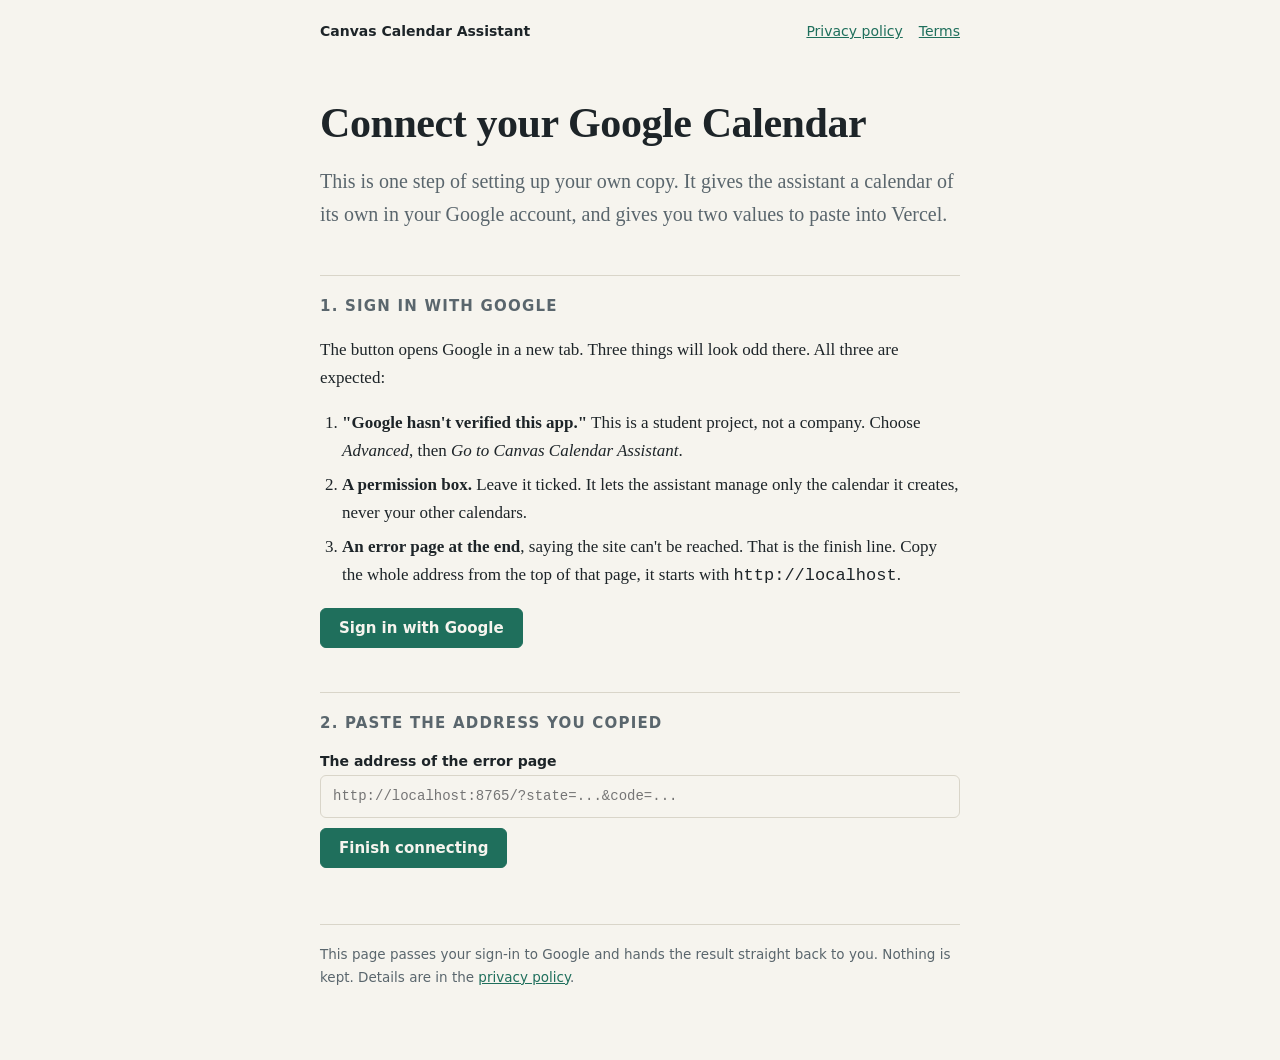
==== public/connect.html @ 1fc61bfa "Browser-only setup for other students, with a step-by-step README - README: a setup guide for people" ====
<!doctype html>
<html lang="en">
<head>
  <meta charset="utf-8">
  <meta name="viewport" content="width=device-width, initial-scale=1">
  <title>Connect Google Calendar · Canvas Calendar Assistant</title>
  <meta name="robots" content="noindex">
  <link rel="stylesheet" href="style.css">
</head>
<body>
  <header class="site">
    <a class="name" href="/">Canvas Calendar Assistant</a>
    <nav>
      <a href="privacy.html">Privacy policy</a>
      <a href="terms.html">Terms</a>
    </nav>
  </header>

  <main>
    <h1>Connect your Google Calendar</h1>
    <p class="lead">This is one step of setting up your own copy. It gives the assistant a calendar of its own in your Google account, and gives you two values to paste into Vercel.</p>

    <h2>1. Sign in with Google</h2>
    <p>The button opens Google in a new tab. Three things will look odd there. All three are expected:</p>
    <ol>
      <li><strong>"Google hasn't verified this app."</strong> This is a student project, not a company. Choose <em>Advanced</em>, then <em>Go to Canvas Calendar Assistant</em>.</li>
      <li><strong>A permission box.</strong> Leave it ticked. It lets the assistant manage only the calendar it creates, never your other calendars.</li>
      <li><strong>An error page at the end</strong>, saying the site can't be reached. That is the finish line. Copy the whole address from the top of that page, it starts with <code>http://localhost</code>.</li>
    </ol>
    <div class="row">
      <button id="signin" type="button">Sign in with Google</button>
    </div>

    <h2>2. Paste the address you copied</h2>
    <label for="address">The address of the error page</label>
    <input id="address" type="text" autocomplete="off" spellcheck="false" placeholder="http://localhost:8765/?state=...&code=...">
    <div class="row">
      <button id="finish" type="button">Finish connecting</button>
      <span id="working" class="small" hidden>Working, this takes a few seconds…</span>
    </div>
    <p id="problem" class="problem" role="alert" hidden></p>

    <section id="result" hidden>
      <h2>3. Your two values</h2>
      <p>A calendar named "University" now exists in your Google Calendar. Keep this page open and paste these into Vercel when the setup guide asks for them. Treat both like passwords.</p>

      <label for="token">GOOGLE_TOKEN_JSON</label>
      <textarea id="token" readonly></textarea>
      <div class="row"><button class="quiet" type="button" data-copy="token">Copy</button></div>

      <label for="secret">CRON_SECRET</label>
      <input id="secret" type="text" readonly>
      <div class="row"><button class="quiet" type="button" data-copy="secret">Copy</button></div>
      <p class="note">CRON_SECRET is a random password made in your browser just now. It keeps strangers from starting your copy's Canvas check, and you will need it once more on your own setup page.</p>
    </section>

    <footer class="small">
      This page passes your sign-in to Google and hands the result straight back to you. Nothing is kept. Details are in the <a href="privacy.html">privacy policy</a>.
    </footer>
  </main>

  <script>
    const $ = (id) => document.getElementById(id);

    function random(bytes) {
      const values = crypto.getRandomValues(new Uint8Array(bytes));
      return Array.from(values, (v) => v.toString(16).padStart(2, "0")).join("");
    }

    function remember(key, value) { try { sessionStorage.setItem(key, value); } catch (e) {} }
    function recall(key) { try { return sessionStorage.getItem(key); } catch (e) { return null; } }

    function fail(message) {
      $("problem").textContent = message;
      $("problem").hidden = false;
    }

    $("signin").addEventListener("click", () => {
      const state = random(16);
      remember("state", state);
      window.open("/api/google?state=" + state, "_blank", "noopener");
    });

    $("finish").addEventListener("click", async () => {
      $("problem").hidden = true;
      let code, state;
      try {
        const address = new URL($("address").value.trim());
        code = address.searchParams.get("code");
        state = address.searchParams.get("state");
        if (address.searchParams.get("error")) {
          return fail("Google says the sign-in was cancelled. Press the sign-in button and try again.");
        }
      } catch (e) {
        return fail("That is not a full address. Copy everything in the address bar of the error page.");
      }
      if (!code) return fail("That address has no sign-in code in it. Copy the address of the error page that appears after you allow access.");
      if (recall("state") && state !== recall("state")) {
        return fail("That address comes from an older sign-in. Press the sign-in button and use the new one.");
      }

      $("finish").disabled = true;
      $("working").hidden = false;
      try {
        const answer = await fetch("/api/google", {
          method: "POST",
          headers: { "Content-Type": "application/json" },
          body: JSON.stringify({ code, timezone: Intl.DateTimeFormat().resolvedOptions().timeZone }),
        });
        const data = await answer.json().catch(() => ({}));
        if (!answer.ok) return fail(data.error || "Something went wrong. Please try again.");
        $("token").value = data.GOOGLE_TOKEN_JSON;
        $("secret").value = random(24);
        $("result").hidden = false;
        $("address").value = "";
        $("result").scrollIntoView({ behavior: "smooth" });
      } catch (e) {
        fail("Could not reach the server. Check your connection and try again.");
      } finally {
        $("finish").disabled = false;
        $("working").hidden = true;
      }
    });

    document.querySelectorAll("[data-copy]").forEach((button) => {
      button.addEventListener("click", async () => {
        const field = $(button.dataset.copy);
        try {
          await navigator.clipboard.writeText(field.value);
        } catch (e) {
          field.select();
          document.execCommand("copy");
        }
        button.textContent = "Copied";
        setTimeout(() => { button.textContent = "Copy"; }, 1500);
      });
    });
  </script>
</body>
</html>
---- public/style.css ----
:root {
  --bg: #f6f4ee;
  --text: #1d2428;
  --muted: #5a666d;
  --line: #d9d5c9;
  --accent: #1f6f5c;
}

@media (prefers-color-scheme: dark) {
  :root {
    --bg: #14191b;
    --text: #e8e6df;
    --muted: #9aa5aa;
    --line: #2c3437;
    --accent: #6fcfb6;
  }
}

* { box-sizing: border-box; }

body {
  margin: 0;
  background: var(--bg);
  color: var(--text);
  font: 17px/1.65 Georgia, "Times New Roman", serif;
}

main {
  max-width: 680px;
  margin: 0 auto;
  padding: 56px 20px 72px;
}

header.site {
  max-width: 680px;
  margin: 0 auto;
  padding: 20px 20px 0;
  display: flex;
  flex-wrap: wrap;
  justify-content: space-between;
  align-items: baseline;
  gap: 8px 16px;
  font-family: system-ui, "Segoe UI", sans-serif;
  font-size: 14px;
}

header.site .name { font-weight: 600; color: var(--text); text-decoration: none; }
header.site nav { display: flex; gap: 16px; }

a { color: var(--accent); }

h1 {
  font-size: clamp(30px, 6vw, 42px);
  line-height: 1.15;
  margin: 0 0 18px;
  letter-spacing: -0.01em;
}

h2 {
  font-family: system-ui, "Segoe UI", sans-serif;
  font-size: 15px;
  text-transform: uppercase;
  letter-spacing: 0.08em;
  color: var(--muted);
  margin: 44px 0 10px;
  padding-top: 18px;
  border-top: 1px solid var(--line);
}

.lead { font-size: 20px; color: var(--muted); margin: 0 0 8px; }

ol, ul { padding-left: 22px; }
li { margin: 6px 0; }

.small {
  font-family: system-ui, "Segoe UI", sans-serif;
  font-size: 13.5px;
  color: var(--muted);
}

footer {
  margin-top: 56px;
  padding-top: 18px;
  border-top: 1px solid var(--line);
}

/* --- the two setup pages --- */

button, .button {
  display: inline-block;
  font: 600 15px system-ui, "Segoe UI", sans-serif;
  padding: 10px 18px;
  border: 1px solid var(--accent);
  border-radius: 6px;
  background: var(--accent);
  color: var(--bg);
  text-decoration: none;
  cursor: pointer;
}
button.quiet { background: transparent; color: var(--accent); padding: 6px 12px; font-size: 13.5px; }
button:disabled { opacity: 0.55; cursor: default; }
button:focus-visible, .button:focus-visible, input:focus-visible, textarea:focus-visible {
  outline: 2px solid var(--accent);
  outline-offset: 2px;
}

label { display: block; font: 600 14px system-ui, "Segoe UI", sans-serif; margin: 18px 0 6px; }

input[type="text"], input[type="password"], textarea {
  width: 100%;
  font: 14px/1.5 ui-monospace, Consolas, monospace;
  padding: 10px 12px;
  border: 1px solid var(--line);
  border-radius: 6px;
  background: transparent;
  color: var(--text);
}
textarea { min-height: 96px; resize: vertical; word-break: break-all; }

.row { display: flex; flex-wrap: wrap; gap: 10px; align-items: center; margin-top: 10px; }

.note {
  border-left: 3px solid var(--line);
  padding: 2px 0 2px 14px;
  color: var(--muted);
  font-size: 16px;
}

.problem { color: #b3261e; font-family: system-ui, "Segoe UI", sans-serif; font-size: 15px; }
@media (prefers-color-scheme: dark) { .problem { color: #ff8a80; } }

ul.checks { list-style: none; padding: 0; font-family: system-ui, "Segoe UI", sans-serif; font-size: 15px; }
ul.checks li { padding: 10px 0; border-top: 1px solid var(--line); margin: 0; }
ul.checks strong { display: inline-block; min-width: 150px; }
ul.checks .detail { display: block; color: var(--muted); font-size: 14px; }

[hidden] { display: none !important; }
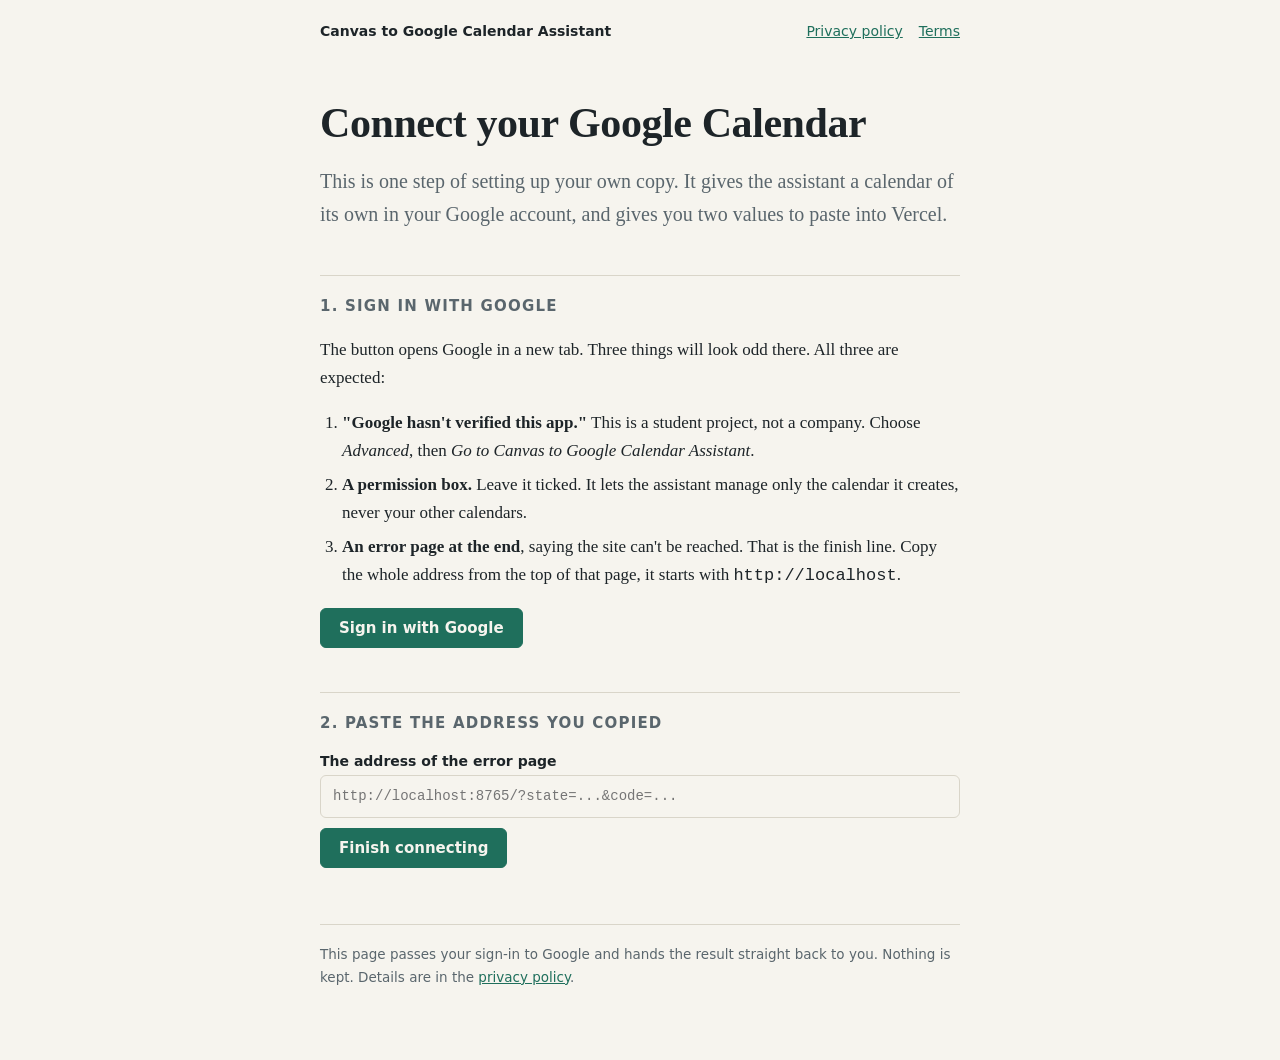
==== commit 70f9b8ee: "Rename the project to Canvas to Google Calendar Assistant Co-Authored-By: Claude Opus 5.5 <noreply@a" ====
--- a/public/connect.html
+++ b/public/connect.html
@@ -3,13 +3,13 @@
 <head>
   <meta charset="utf-8">
   <meta name="viewport" content="width=device-width, initial-scale=1">
-  <title>Connect Google Calendar · Canvas Calendar Assistant</title>
+  <title>Connect Google Calendar · Canvas to Google Calendar Assistant</title>
   <meta name="robots" content="noindex">
   <link rel="stylesheet" href="style.css">
 </head>
 <body>
   <header class="site">
-    <a class="name" href="/">Canvas Calendar Assistant</a>
+    <a class="name" href="/">Canvas to Google Calendar Assistant</a>
     <nav>
       <a href="privacy.html">Privacy policy</a>
       <a href="terms.html">Terms</a>
@@ -23,7 +23,7 @@
     <h2>1. Sign in with Google</h2>
     <p>The button opens Google in a new tab. Three things will look odd there. All three are expected:</p>
     <ol>
-      <li><strong>"Google hasn't verified this app."</strong> This is a student project, not a company. Choose <em>Advanced</em>, then <em>Go to Canvas Calendar Assistant</em>.</li>
+      <li><strong>"Google hasn't verified this app."</strong> This is a student project, not a company. Choose <em>Advanced</em>, then <em>Go to Canvas to Google Calendar Assistant</em>.</li>
       <li><strong>A permission box.</strong> Leave it ticked. It lets the assistant manage only the calendar it creates, never your other calendars.</li>
       <li><strong>An error page at the end</strong>, saying the site can't be reached. That is the finish line. Copy the whole address from the top of that page, it starts with <code>http://localhost</code>.</li>
     </ol>
